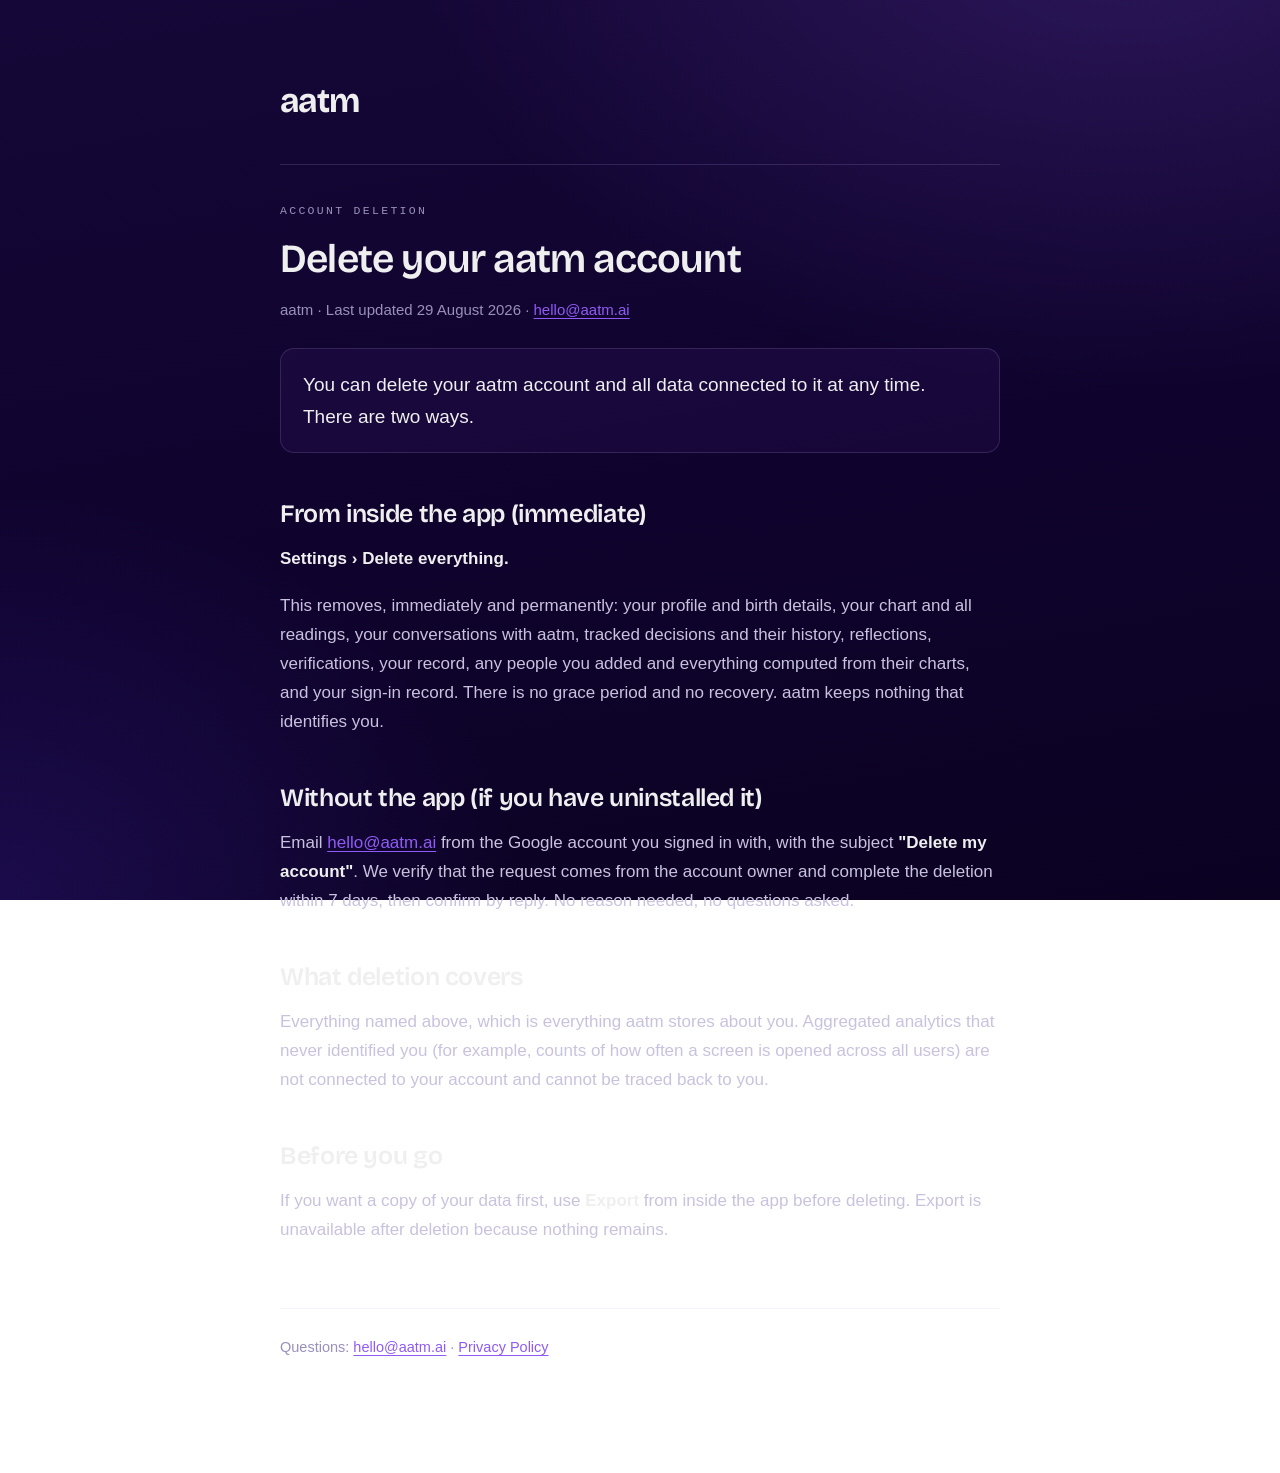
==== delete-account/index.html @ b887748d "Publish the account deletion page Play requires a public deletion URL alongside the in-app path. Con" ====
<!DOCTYPE html>
<html lang="en">
<head>
<meta charset="utf-8">
<meta name="viewport" content="width=device-width, initial-scale=1">
<title>Delete your account · aatm</title>
<meta name="description" content="Delete your aatm account and all data connected to it, from inside the app or by email. No grace period, no questions asked.">
<link rel="preconnect" href="https://fonts.googleapis.com">
<link rel="preconnect" href="https://fonts.gstatic.com" crossorigin>
<link href="https://fonts.googleapis.com/css2?family=Bricolage+Grotesque:opsz,wght@12..96,400..700&display=swap" rel="stylesheet">
<link rel="stylesheet" href="../style.css">
</head>
<body>
<div class="wrap">

<header>
  <span class="mark">aatm</span>
</header>

<p class="kicker">Account deletion</p>
<h1>Delete your aatm account</h1>
<p class="meta">aatm &middot; Last updated 29 August 2026 &middot; <a href="mailto:hello@aatm.ai">hello@aatm.ai</a></p>

<div class="short">
  <p class="lede">You can delete your aatm account and all data connected to it at any time. There are two ways.</p>
</div>

<h2>From inside the app (immediate)</h2>
<p><strong>Settings &rsaquo; Delete everything.</strong></p>
<p>This removes, immediately and permanently: your profile and birth details, your chart and all readings, your conversations with aatm, tracked decisions and their history, reflections, verifications, your record, any people you added and everything computed from their charts, and your sign-in record. There is no grace period and no recovery. aatm keeps nothing that identifies you.</p>

<h2>Without the app (if you have uninstalled it)</h2>
<p>Email <a href="mailto:hello@aatm.ai?subject=Delete%20my%20account">hello@aatm.ai</a> from the Google account you signed in with, with the subject <strong>"Delete my account"</strong>. We verify that the request comes from the account owner and complete the deletion within 7 days, then confirm by reply. No reason needed, no questions asked.</p>

<h2>What deletion covers</h2>
<p>Everything named above, which is everything aatm stores about you. Aggregated analytics that never identified you (for example, counts of how often a screen is opened across all users) are not connected to your account and cannot be traced back to you.</p>

<h2>Before you go</h2>
<p>If you want a copy of your data first, use <strong>Export</strong> from inside the app before deleting. Export is unavailable after deletion because nothing remains.</p>

<footer>
  <p>Questions: <a href="mailto:hello@aatm.ai">hello@aatm.ai</a> &middot; <a href="../privacy/">Privacy Policy</a></p>
</footer>

</div>
</body>
</html>
---- style.css ----
:root{
    --midnight:#0F032D; --violet:#905BF4; --purple:#4E2BCC;
    --ink:#EFEFEF; --ink2:#C9C2DE; --ink3:#9A90BC;
    --rule:rgba(196,179,247,.16); --card:rgba(144,91,244,.06);
  }
  *{margin:0;padding:0;box-sizing:border-box}
  html{-webkit-text-size-adjust:100%}
  body{
    background:
      radial-gradient(1200px 800px at 88% -10%, rgba(144,91,244,.20), transparent 60%),
      radial-gradient(900px 700px at 0% 100%, rgba(78,43,204,.22), transparent 58%),
      linear-gradient(170deg,#150737 0%,#0F032D 55%,#0B0222 100%);
    background-attachment:fixed; color:var(--ink2);
    font:400 17px/1.72 ui-sans-serif,-apple-system,BlinkMacSystemFont,"Segoe UI",Roboto,sans-serif;
    padding:0 22px 96px;
  }
  .wrap{max-width:720px;margin:0 auto}
  header{padding:72px 0 34px;border-bottom:1px solid var(--rule);margin-bottom:40px}
  .mark{font-family:'Bricolage Grotesque',sans-serif;font-weight:700;font-size:34px;
    letter-spacing:-.02em;color:var(--ink);display:inline-block}
  .kicker{font:500 11.5px/1 ui-monospace,SFMono-Regular,Menlo,monospace;
    letter-spacing:.2em;text-transform:uppercase;color:var(--ink3);margin-bottom:14px}
  h1{font-family:'Bricolage Grotesque',sans-serif;font-weight:600;font-size:40px;
    line-height:1.14;letter-spacing:-.02em;color:var(--ink);margin:20px 0 14px}
  h2{font-family:'Bricolage Grotesque',sans-serif;font-weight:600;font-size:25px;
    line-height:1.25;letter-spacing:-.015em;color:var(--ink);margin:46px 0 14px}
  h3{font-weight:600;font-size:17px;color:var(--ink);margin:26px 0 8px}
  p{margin:0 0 17px}
  ul{margin:0 0 17px;padding-left:22px}
  li{margin:0 0 11px}
  a{color:var(--violet);text-underline-offset:3px}
  a:hover{color:#B79BFF}
  strong{color:var(--ink);font-weight:600}
  .meta{font-size:15px;color:var(--ink3)}
  .lede{font-size:19px;line-height:1.65;color:var(--ink)}
  .short{border:1px solid var(--rule);background:var(--card);border-radius:14px;
    padding:20px 22px;margin:26px 0 8px}
  .short p{margin:0}
  footer{margin-top:64px;padding-top:26px;border-top:1px solid var(--rule);
    font-size:14.5px;color:var(--ink3)}
  @media (max-width:560px){
    body{font-size:16.5px;padding:0 18px 72px}
    h1{font-size:31px} h2{font-size:22px} header{padding:52px 0 28px}
  }
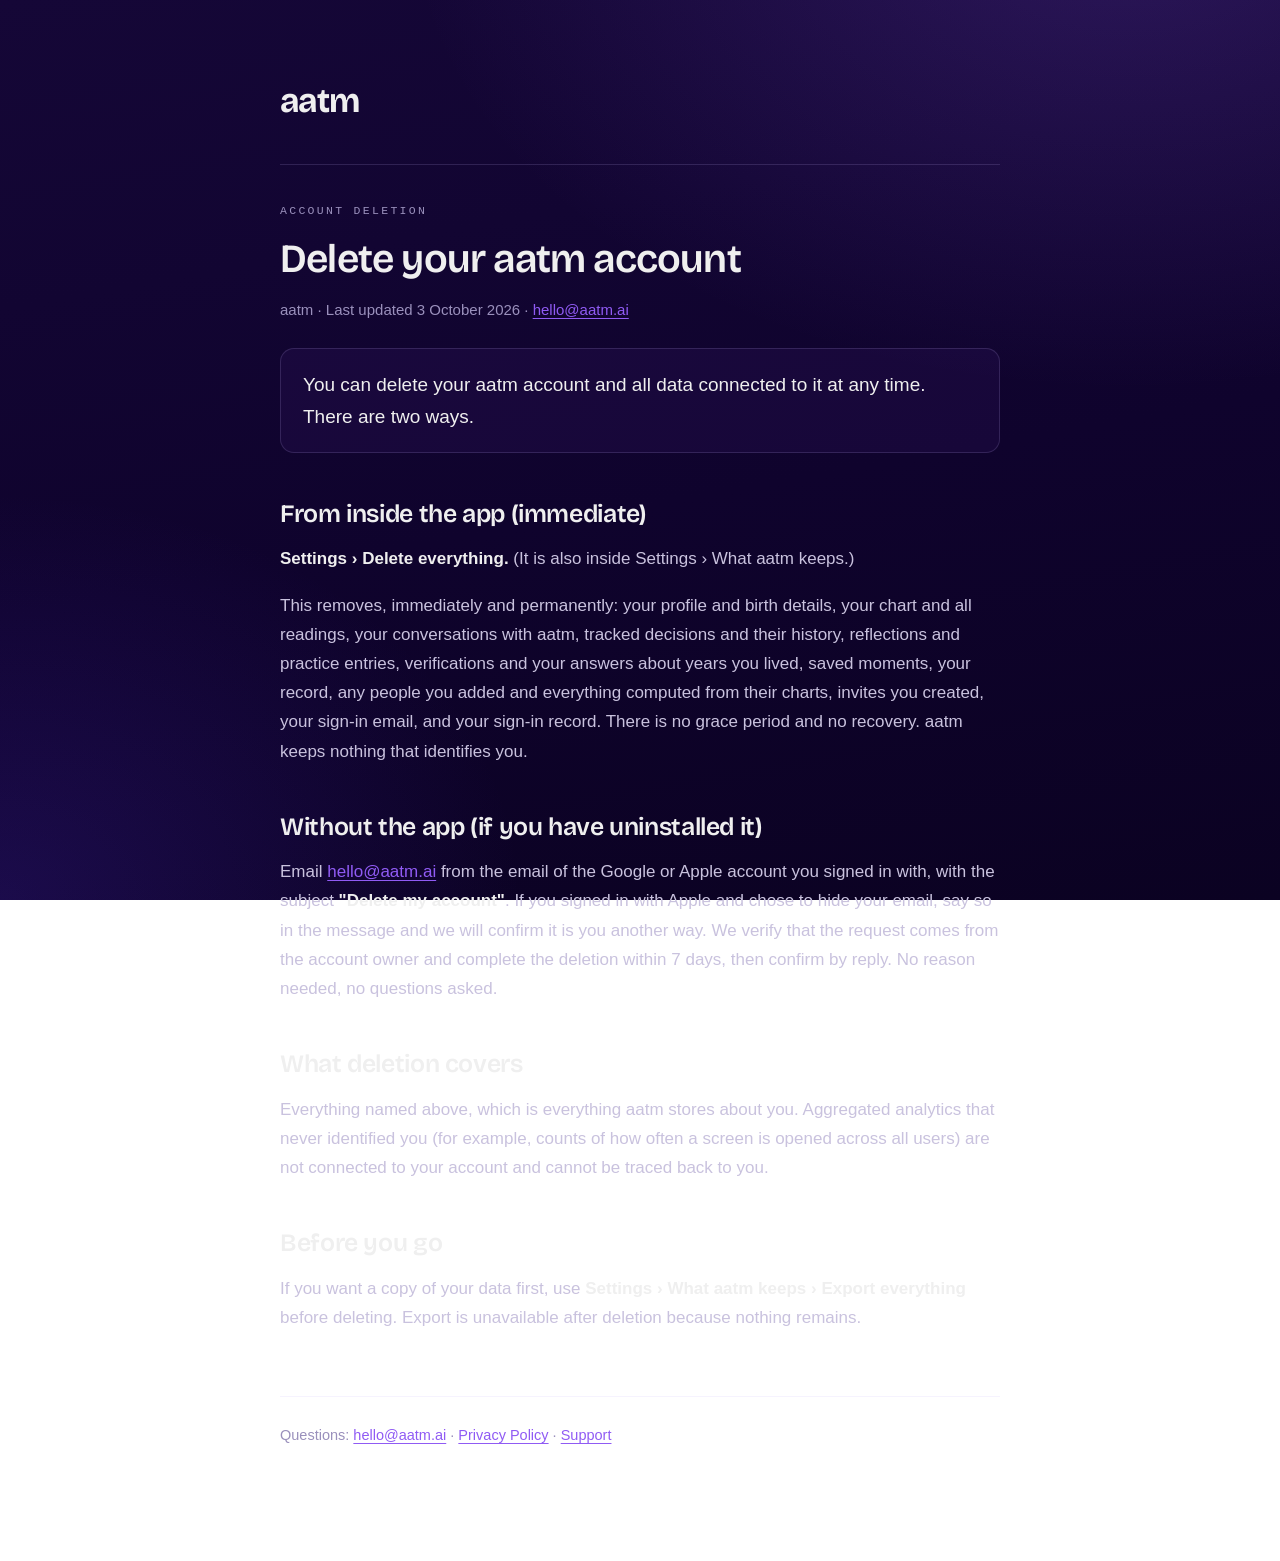
==== commit efd025d9: "Update privacy and deletion pages for AI consent, Apple sign-in, iOS; add support page" ====
--- a/delete-account/index.html
+++ b/delete-account/index.html
@@ -19,27 +19,27 @@
 
 <p class="kicker">Account deletion</p>
 <h1>Delete your aatm account</h1>
-<p class="meta">aatm &middot; Last updated 29 August 2026 &middot; <a href="mailto:hello@aatm.ai">hello@aatm.ai</a></p>
+<p class="meta">aatm &middot; Last updated 3 October 2026 &middot; <a href="mailto:hello@aatm.ai">hello@aatm.ai</a></p>
 
 <div class="short">
   <p class="lede">You can delete your aatm account and all data connected to it at any time. There are two ways.</p>
 </div>
 
 <h2>From inside the app (immediate)</h2>
-<p><strong>Settings &rsaquo; Delete everything.</strong></p>
-<p>This removes, immediately and permanently: your profile and birth details, your chart and all readings, your conversations with aatm, tracked decisions and their history, reflections, verifications, your record, any people you added and everything computed from their charts, and your sign-in record. There is no grace period and no recovery. aatm keeps nothing that identifies you.</p>
+<p><strong>Settings &rsaquo; Delete everything.</strong> (It is also inside Settings &rsaquo; What aatm keeps.)</p>
+<p>This removes, immediately and permanently: your profile and birth details, your chart and all readings, your conversations with aatm, tracked decisions and their history, reflections and practice entries, verifications and your answers about years you lived, saved moments, your record, any people you added and everything computed from their charts, invites you created, your sign-in email, and your sign-in record. There is no grace period and no recovery. aatm keeps nothing that identifies you.</p>
 
 <h2>Without the app (if you have uninstalled it)</h2>
-<p>Email <a href="mailto:hello@aatm.ai?subject=Delete%20my%20account">hello@aatm.ai</a> from the Google account you signed in with, with the subject <strong>"Delete my account"</strong>. We verify that the request comes from the account owner and complete the deletion within 7 days, then confirm by reply. No reason needed, no questions asked.</p>
+<p>Email <a href="mailto:hello@aatm.ai?subject=Delete%20my%20account">hello@aatm.ai</a> from the email of the Google or Apple account you signed in with, with the subject <strong>"Delete my account"</strong>. If you signed in with Apple and chose to hide your email, say so in the message and we will confirm it is you another way. We verify that the request comes from the account owner and complete the deletion within 7 days, then confirm by reply. No reason needed, no questions asked.</p>
 
 <h2>What deletion covers</h2>
 <p>Everything named above, which is everything aatm stores about you. Aggregated analytics that never identified you (for example, counts of how often a screen is opened across all users) are not connected to your account and cannot be traced back to you.</p>
 
 <h2>Before you go</h2>
-<p>If you want a copy of your data first, use <strong>Export</strong> from inside the app before deleting. Export is unavailable after deletion because nothing remains.</p>
+<p>If you want a copy of your data first, use <strong>Settings &rsaquo; What aatm keeps &rsaquo; Export everything</strong> before deleting. Export is unavailable after deletion because nothing remains.</p>
 
 <footer>
-  <p>Questions: <a href="mailto:hello@aatm.ai">hello@aatm.ai</a> &middot; <a href="../privacy/">Privacy Policy</a></p>
+  <p>Questions: <a href="mailto:hello@aatm.ai">hello@aatm.ai</a> &middot; <a href="../privacy/">Privacy Policy</a> &middot; <a href="../support/">Support</a></p>
 </footer>
 
 </div>
